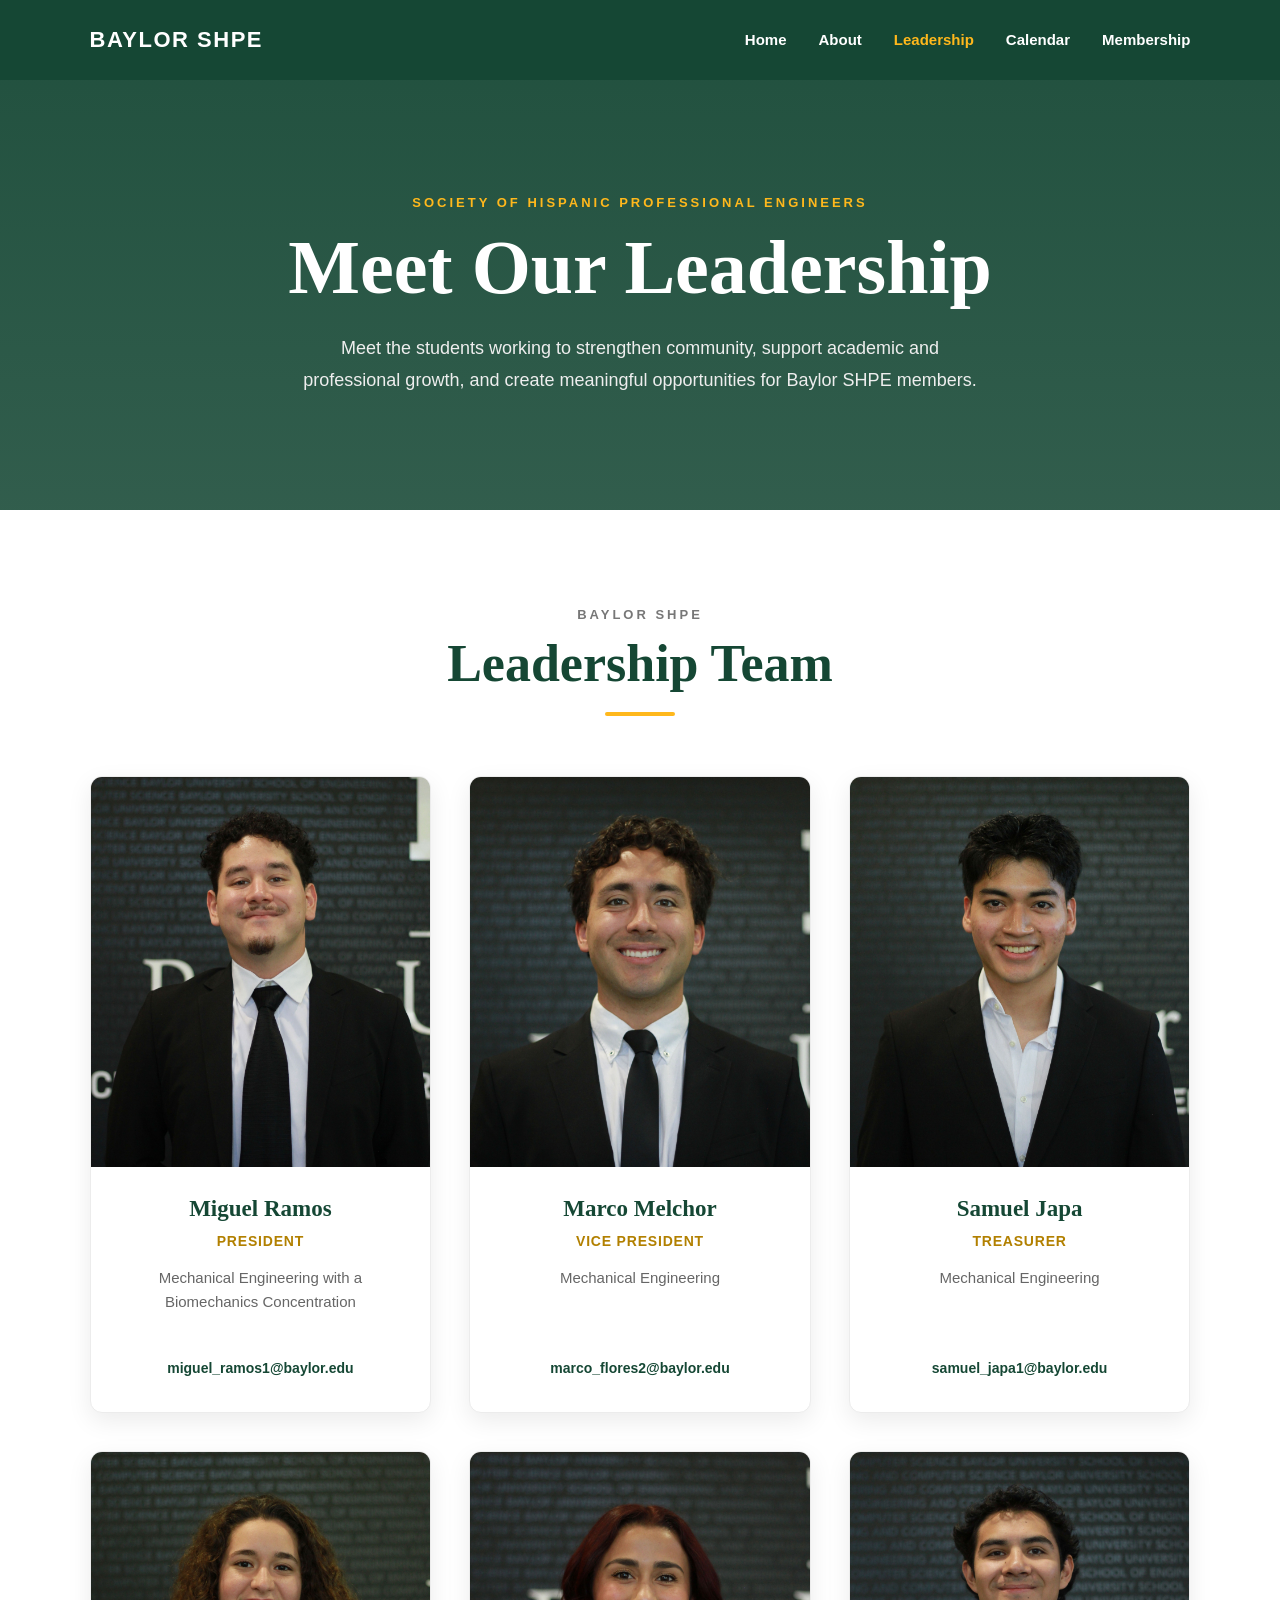
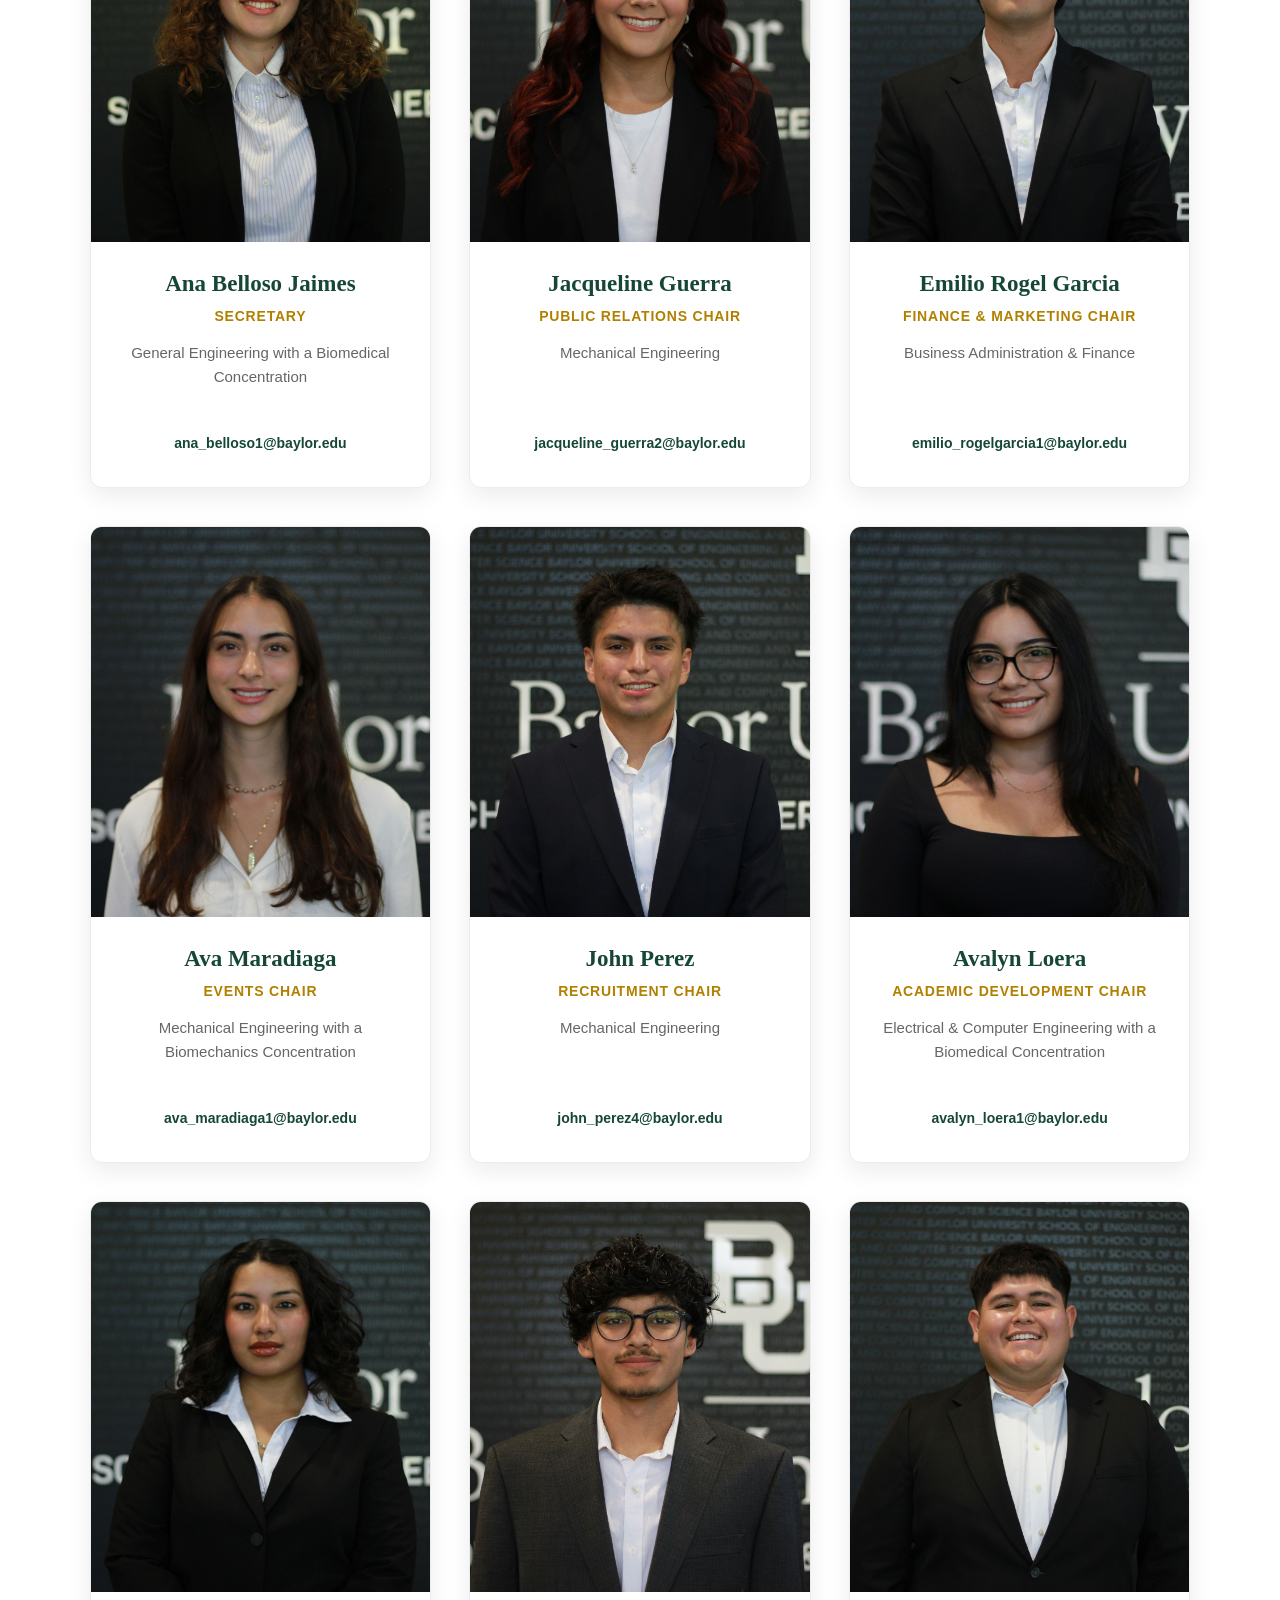
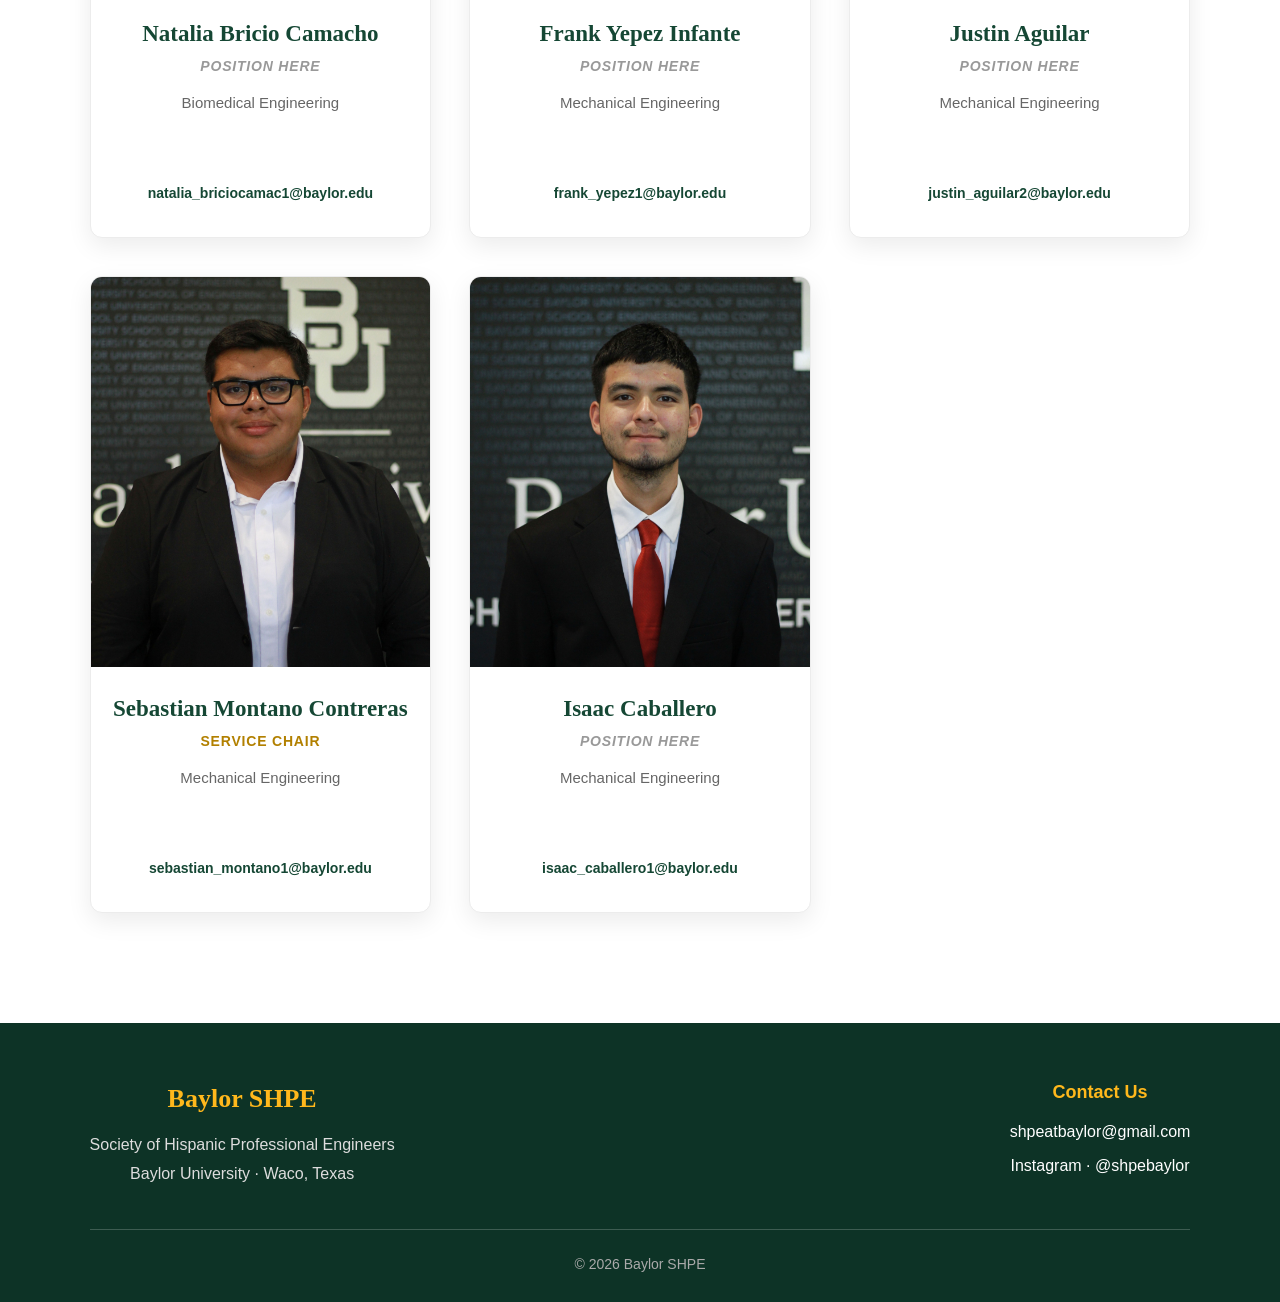
==== leadership.html @ 248bd375 "Add files via upload" ====
<!DOCTYPE html>
<html lang="en">

<head>
    <meta charset="UTF-8">
    <meta name="viewport" content="width=device-width, initial-scale=1.0">

    <title>Leadership | Baylor SHPE</title>

    <link rel="stylesheet" href="css/style.css">
</head>


<body>

    <!-- =========================
         NAVIGATION
    ========================== -->
    <header class="navbar">

        <div class="logo">
            <a href="index.html">BAYLOR SHPE</a>
        </div>

        <nav>
            <a href="index.html">Home</a>
            <a href="about.html">About</a>
            <a href="leadership.html" class="active">Leadership</a>
            <a href="calendar.html">Calendar</a>
            <a href="membership.html">Membership</a>
        </nav>

    </header>


    <!-- =========================
         HERO
    ========================== -->
    <section class="hero">

        <div class="hero-content">

            <p class="eyebrow">
                Society of Hispanic Professional Engineers
            </p>

            <h1>Meet Our Leadership</h1>

            <p class="hero-description">
                Meet the students working to strengthen community,
                support academic and professional growth, and create
                meaningful opportunities for Baylor SHPE members.
            </p>

        </div>

    </section>


    <!-- =========================
         EXECUTIVE BOARD
    ========================== -->
    <main>

        <section class="leadership-section">

            <div class="section-heading">

                <p class="section-label">
                    Baylor SHPE
                </p>

                <h2>Leadership Team</h2>

                <div class="gold-line"></div>

            </div>


            <div class="leadership-grid">


                <!-- MIGUEL -->
                <article class="leader-card">

                    <img
                        src="images/leadership/miguel.jpg"
                        alt="Miguel Ramos"
                        class="leader-photo"
                    >

                    <div class="leader-info">

                        <h3>Miguel Ramos</h3>

                        <p class="position">
                            President
                        </p>

                        <p class="major">
                            Mechanical Engineering with a
                            Biomechanics Concentration
                        </p>

                        <a
                            class="email-link"
                            href="mailto:miguel_ramos1@baylor.edu"
                        >
                            miguel_ramos1@baylor.edu
                        </a>

                    </div>

                </article>


                <!-- MARCO -->
                <article class="leader-card">

                    <img
                        src="images/leadership/marco.jpg"
                        alt="Marco Melchor"
                        class="leader-photo"
                    >

                    <div class="leader-info">

                        <h3>Marco Melchor</h3>

                        <p class="position">
                            Vice President
                        </p>

                        <p class="major">
                            Mechanical Engineering
                        </p>

                        <a
                            class="email-link"
                            href="mailto:marco_flores2@baylor.edu"
                        >
                            marco_flores2@baylor.edu
                        </a>

                    </div>

                </article>


                <!-- SAMUEL -->
                <article class="leader-card">

                    <img
                        src="images/leadership/samuel.jpg"
                        alt="Samuel Japa"
                        class="leader-photo"
                    >

                    <div class="leader-info">

                        <h3>Samuel Japa</h3>

                        <p class="position">
                            Treasurer
                        </p>

                        <p class="major">
                            Mechanical Engineering
                        </p>

                        <a
                            class="email-link"
                            href="mailto:samuel_japa1@baylor.edu"
                        >
                            samuel_japa1@baylor.edu
                        </a>

                    </div>

                </article>


                <!-- ANA -->
                <article class="leader-card">

                    <img
                        src="images/leadership/ana.jpg"
                        alt="Ana Belloso Jaimes"
                        class="leader-photo"
                    >

                    <div class="leader-info">

                        <h3>Ana Belloso Jaimes</h3>

                        <p class="position">
                            Secretary
                        </p>

                        <p class="major">
                            General Engineering with a
                            Biomedical Concentration
                        </p>

                        <a
                            class="email-link"
                            href="mailto:ana_belloso1@baylor.edu"
                        >
                            ana_belloso1@baylor.edu
                        </a>

                    </div>

                </article>


                                <!-- JACQUELINE -->
                <article class="leader-card">

                    <img
                        src="images/leadership/jackie.jpg"
                        alt="Jacqueline Guerra"
                        class="leader-photo"
                    >

                    <div class="leader-info">

                        <h3>Jacqueline Guerra</h3>

                        <p class="position">
                            Public Relations Chair
                        </p>

                        <p class="major">
                            Mechanical Engineering
                        </p>

                        <a
                            class="email-link"
                            href="mailto:jacqueline_guerra2@baylor.edu"
                        >
                            jacqueline_guerra2@baylor.edu
                        </a>

                    </div>

                </article>

                                <!-- EMILIO -->
                <article class="leader-card">

                    <img
                        src="images/leadership/emilio.jpg"
                        alt="Emilio Rogel Garcia"
                        class="leader-photo"
                    >

                    <div class="leader-info">

                        <h3>Emilio Rogel Garcia</h3>

                        <p class="position">
                            Finance &amp; Marketing Chair
                        </p>

                        <p class="major">
                            Business Administration &amp; Finance
                        </p>

                        <a
                            class="email-link"
                            href="mailto:emilio_rogelgarcia1@baylor.edu"
                        >
                            emilio_rogelgarcia1@baylor.edu
                        </a>

                    </div>

                </article>

                <!-- AVA -->
                <article class="leader-card">

                    <img
                        src="images/leadership/ava.jpg"
                        alt="Ava Maradiaga"
                        class="leader-photo"
                    >

                    <div class="leader-info">

                        <h3>Ava Maradiaga</h3>

                        <p class="position">
                            Events Chair
                        </p>

                        <p class="major">
                            Mechanical Engineering with a
                            Biomechanics Concentration
                        </p>

                        <a
                            class="email-link"
                            href="mailto:ava_maradiaga1@baylor.edu"
                        >
                            ava_maradiaga1@baylor.edu
                        </a>

                    </div>

                </article>


                                <!-- JOHN -->
                <article class="leader-card">

                    <img
                        src="images/leadership/john.jpg"
                        alt="John Perez"
                        class="leader-photo"
                    >

                    <div class="leader-info">

                        <h3>John Perez</h3>

                        <p class="position">
                            Recruitment Chair
                        </p>

                        <p class="major">
                            Mechanical Engineering
                        </p>

                        <a
                            class="email-link"
                            href="mailto:john_perez4@baylor.edu"
                        >
                            john_perez4@baylor.edu
                        </a>

                    </div>

                </article>


                <!-- AVALYN -->
                <article class="leader-card">

                    <img
                        src="images/leadership/avalyn.jpg"
                        alt="Avalyn Loera"
                        class="leader-photo avalyn-photo"
                    >

                    <div class="leader-info">

                        <h3>Avalyn Loera</h3>

                        <p class="position">
                            Academic Development Chair
                        </p>

                        <p class="major">
                            Electrical &amp; Computer Engineering
                            with a Biomedical Concentration
                        </p>

                        <a
                            class="email-link"
                            href="mailto:avalyn_loera1@baylor.edu"
                        >
                            avalyn_loera1@baylor.edu
                        </a>

                    </div>

                </article>

                <!-- NATALIA -->
                <article class="leader-card">

                    <img
                        src="images/leadership/natalia.jpg"
                        alt="Natalia Bricio Camacho"
                        class="leader-photo"
                    >

                    <div class="leader-info">

                        <h3>Natalia Bricio Camacho</h3>

                        <p class="position missing-position">
                            POSITION HERE
                        </p>

                        <p class="major">
                            Biomedical Engineering
                        </p>

                        <a
                            class="email-link"
                            href="mailto:natalia_briciocamac1@baylor.edu"
                        >
                            natalia_briciocamac1@baylor.edu
                        </a>

                    </div>

                </article>


                <!-- FRANK -->
                <article class="leader-card">

                    <img
                        src="images/leadership/frank.jpg"
                        alt="Frank Yepez Infante"
                        class="leader-photo"
                    >

                    <div class="leader-info">

                        <h3>Frank Yepez Infante</h3>

                        <p class="position missing-position">
                            POSITION HERE
                        </p>

                        <p class="major">
                            Mechanical Engineering
                        </p>

                        <a
                            class="email-link"
                            href="mailto:frank_yepez1@baylor.edu"
                        >
                            frank_yepez1@baylor.edu
                        </a>

                    </div>

                </article>


                <!-- JUSTIN -->
                <article class="leader-card">

                    <img
                        src="images/leadership/justin.jpg"
                        alt="Justin Aguilar"
                        class="leader-photo"
                    >

                    <div class="leader-info">

                        <h3>Justin Aguilar</h3>

                        <p class="position missing-position">
                            POSITION HERE
                        </p>

                        <p class="major">
                            Mechanical Engineering
                        </p>

                        <a
                            class="email-link"
                            href="mailto:justin_aguilar2@baylor.edu"
                        >
                            justin_aguilar2@baylor.edu
                        </a>

                    </div>

                </article>


                <!-- SEBASTIAN -->
                <article class="leader-card">

                    <img
                        src="images/leadership/sebastian.jpg"
                        alt="Sebastian Montano Contreras"
                        class="leader-photo"
                    >

                    <div class="leader-info">

                        <h3>Sebastian Montano Contreras</h3>

                        <p class="position">
                            Service Chair
                        </p>

                        <p class="major">
                            Mechanical Engineering
                        </p>

                        <a
                            class="email-link"
                            href="mailto:sebastian_montano1@baylor.edu"
                        >
                            sebastian_montano1@baylor.edu
                        </a>

                    </div>

                </article>


                <!-- ISAAC -->
                <article class="leader-card">

                    <img
                        src="images/leadership/isaac.jpg"
                        alt="Isaac Caballero"
                        class="leader-photo"
                    >

                    <div class="leader-info">

                        <h3>Isaac Caballero</h3>

                        <p class="position missing-position">
                            POSITION HERE
                        </p>

                        <p class="major">
                            Mechanical Engineering
                        </p>

                        <a
                            class="email-link"
                            href="mailto:isaac_caballero1@baylor.edu"
                        >
                            isaac_caballero1@baylor.edu
                        </a>

                    </div>

                </article>


            </div>

        </section>

    </main>


    <!-- =========================
         FOOTER
    ========================== -->
<footer>

    <div class="footer-content">

        <div class="footer-info">

            <h3>Baylor SHPE</h3>

            <p>
                Society of Hispanic Professional Engineers
                <br>
                Baylor University · Waco, Texas
            </p>

        </div>


        <div class="footer-contact">

            <h4>Contact Us</h4>

            <a href="mailto:shpeatbaylor@gmail.com">
                shpeatbaylor@gmail.com
            </a>

            <a
                href="https://www.instagram.com/shpebaylor/"
                target="_blank"
            >
                Instagram · @shpebaylor
            </a>

        </div>

    </div>


    <div class="footer-bottom">

        <p>
            © 2026 Baylor SHPE
        </p>

    </div>

</footer>


</body>

</html>
---- css/style.css ----
/* =========================================
   RESET
========================================= */

* {
    margin: 0;
    padding: 0;
    box-sizing: border-box;
}

html {
    scroll-behavior: smooth;
}

body {
    font-family: Avenir, "Helvetica Neue", Helvetica, Arial, sans-serif;
    background-color: #ffffff;
    color: #222222;
    line-height: 1.6;
}

h1,
h2,
h3 {
    font-family: Georgia, "Times New Roman", serif;
}

a {
    text-decoration: none;
}


/* =========================================
   NAVIGATION
========================================= */

.navbar {
    min-height: 80px;

    display: flex;
    justify-content: space-between;
    align-items: center;

    padding: 0 7%;

    background-color: #154734;

    position: sticky;
    top: 0;
    z-index: 1000;
}

.logo a {
    color: #ffffff;

    font-size: 22px;
    font-weight: 800;

    letter-spacing: 1.5px;
}

nav {
    display: flex;
    align-items: center;

    gap: 32px;
}

nav a {
    color: #ffffff;

    font-size: 15px;
    font-weight: 600;

    transition: color 0.2s ease;
}

nav a:hover,
nav a.active {
    color: #FFB81C;
}


/* =========================================
   HERO
========================================= */

.hero {
    min-height: 430px;

    display: flex;
    justify-content: center;
    align-items: center;

    padding: 70px 20px;

    text-align: center;

    background:
        linear-gradient(
            rgba(21, 71, 52, 0.94),
            rgba(21, 71, 52, 0.88)
        );
}

.hero-content {
    max-width: 850px;
}

.eyebrow {
    margin-bottom: 14px;

    color: #FFB81C;

    font-size: 13px;
    font-weight: 800;

    letter-spacing: 3px;
    text-transform: uppercase;
}

.hero h1 {
    color: #ffffff;

    font-size: clamp(46px, 7vw, 76px);

    line-height: 1.05;

    margin-bottom: 24px;
}

.hero-description {
    max-width: 700px;

    margin: 0 auto;

    color: #eeeeee;

    font-size: 18px;
    line-height: 1.8;
}


/* =========================================
   LEADERSHIP SECTION
========================================= */

.leadership-section {
    padding: 95px 7% 110px;
}

.section-heading {
    text-align: center;

    margin-bottom: 60px;
}

.section-label {
    color: #777777;

    font-size: 13px;
    font-weight: 800;

    letter-spacing: 3px;
    text-transform: uppercase;

    margin-bottom: 8px;
}

.section-heading h2 {
    color: #154734;

    font-size: clamp(36px, 5vw, 52px);

    line-height: 1.15;
}

.gold-line {
    width: 70px;
    height: 4px;

    margin: 18px auto 0;

    background-color: #FFB81C;

    border-radius: 10px;
}


/* =========================================
   LEADERSHIP GRID
========================================= */

.leadership-grid {
    max-width: 1250px;

    margin: 0 auto;

    display: grid;

    grid-template-columns:
        repeat(3, minmax(0, 1fr));

    gap: 38px;
}


/* =========================================
   LEADER CARDS
========================================= */

.leader-card {
    overflow: hidden;

    background-color: #ffffff;

    border: 1px solid #ececec;

    border-radius: 12px;

    box-shadow:
        0 8px 24px rgba(0, 0, 0, 0.08);

    transition:
        transform 0.25s ease,
        box-shadow 0.25s ease;
}

.leader-card:hover {
    transform: translateY(-7px);

    box-shadow:
        0 16px 34px rgba(0, 0, 0, 0.13);
}


/* =========================================
   LEADER PHOTOS
========================================= */

.leader-photo {
    display: block;

    width: 100%;
    height: 390px;

    object-fit: cover;
    object-position: center top;

    background-color: #f0f0f0;
}


/* =========================================
   LEADER INFORMATION
========================================= */

.leader-info {
    min-height: 245px;

    display: flex;
    flex-direction: column;
    align-items: center;

    padding: 28px 22px 30px;

    text-align: center;
}

.leader-info h3 {
    color: #154734;

    font-size: 23px;
    line-height: 1.25;

    margin-bottom: 7px;
}

.position {
    min-height: 24px;

    color: #B28000;

    font-size: 14px;
    font-weight: 800;

    letter-spacing: 0.8px;
    text-transform: uppercase;

    margin-bottom: 12px;
}

.major {
    color: #666666;

    font-size: 15px;

    line-height: 1.6;

    margin-bottom: 20px;
}

.email-link {
    margin-top: auto;

    color: #154734;

    font-size: 14px;
    font-weight: 700;

    overflow-wrap: anywhere;

    border-bottom: 2px solid transparent;

    transition:
        color 0.2s ease,
        border-color 0.2s ease;
}

.email-link:hover {
    color: #9C7200;

    border-color: #FFB81C;
}


/* =========================================
   TEMPORARY POSITION PLACEHOLDERS
========================================= */

.missing-position {
    color: #999999;

    font-style: italic;
}


/* =========================================
   FOOTER
========================================= */

footer {
    padding: 60px 20px;

    background-color: #0b3325;

    color: #ffffff;

    text-align: center;
}

footer h3 {
    color: #FFB81C;

    font-size: 24px;

    margin-bottom: 14px;
}

footer p {
    color: #dddddd;

    line-height: 1.8;
}

.copyright {
    margin-top: 25px;

    color: #a8a8a8;

    font-size: 13px;
}


/* =========================================
   TABLET
========================================= */

@media (max-width: 1000px) {

    .leadership-grid {
        grid-template-columns:
            repeat(2, minmax(0, 1fr));
    }

}


/* =========================================
   MOBILE
========================================= */

@media (max-width: 700px) {

    .navbar {
        flex-direction: column;

        padding: 20px;
    }

    nav {
        flex-wrap: wrap;
        justify-content: center;

        gap: 15px 20px;

        margin-top: 16px;
    }

    .hero {
        min-height: 360px;
    }

    .leadership-section {
        padding:
            70px 7%
            80px;
    }

    .leadership-grid {
        grid-template-columns: 1fr;

        max-width: 420px;
    }

    .leader-photo {
        height: 430px;
    }

}

/* =========================================
   HOME PAGE HERO
========================================= */

.home-hero {
    min-height: 650px;

    position: relative;

    display: flex;
    align-items: center;
    justify-content: center;

    text-align: center;

    background-image: url("../images/homepage/hero.jpg");
    background-size: cover;
    background-position: center;
}

.home-hero-overlay {
    position: absolute;
    inset: 0;

    background:
        linear-gradient(
            rgba(8, 40, 29, 0.72),
            rgba(8, 40, 29, 0.72)
        );
}

.home-hero-content {
    position: relative;
    z-index: 2;

    max-width: 850px;

    padding: 40px 25px;
}

.home-eyebrow {
    color: #FFB81C;

    font-size: 14px;
    font-weight: 800;

    letter-spacing: 3px;
    text-transform: uppercase;

    margin-bottom: 16px;
}

.home-hero h1 {
    color: #ffffff;

    font-size: clamp(58px, 9vw, 95px);

    line-height: 1;

    margin-bottom: 24px;
}

.home-tagline {
    max-width: 720px;

    margin: 0 auto 34px;

    color: #f2f2f2;

    font-size: 20px;
    line-height: 1.7;
}


/* =========================================
   BUTTONS
========================================= */

.hero-buttons {
    display: flex;
    justify-content: center;
    flex-wrap: wrap;

    gap: 16px;
}

.button {
    display: inline-block;

    padding: 14px 26px;

    border-radius: 6px;

    font-size: 15px;
    font-weight: 800;

    transition:
        transform 0.2s ease,
        background-color 0.2s ease,
        color 0.2s ease;
}

.button:hover {
    transform: translateY(-2px);
}

.button-gold {
    background-color: #FFB81C;
    color: #154734;
}

.button-gold:hover {
    background-color: #ffd166;
}

.button-outline {
    border: 2px solid #ffffff;

    color: #ffffff;
}

.button-outline:hover {
    background-color: #ffffff;

    color: #154734;
}

.button-green {
    background-color: #154734;

    color: #ffffff;
}

.button-green:hover {
    background-color: #0e3527;
}


/* =========================================
   HOME INTRO SECTION
========================================= */

.home-section {
    padding: 100px 7%;

    background-color: #ffffff;
}

.home-section-content {
    max-width: 850px;

    margin: 0 auto;

    text-align: center;
}

.home-section-content h2 {
    color: #154734;

    font-size: clamp(38px, 5vw, 54px);
}

.section-description {
    margin-top: 30px;

    color: #555555;

    font-size: 18px;
    line-height: 1.9;
}


/* =========================================
   WHAT WE DO
========================================= */

.what-we-do {
    padding: 100px 7%;

    background-color: #f6f6f3;
}

.feature-grid {
    max-width: 1200px;

    margin: 0 auto;

    display: grid;

    grid-template-columns:
        repeat(4, minmax(0, 1fr));

    gap: 28px;
}

.feature-card {
    padding: 38px 30px;

    background-color: #ffffff;

    border-top: 5px solid #FFB81C;

    box-shadow:
        0 8px 24px rgba(0, 0, 0, 0.07);

    border-radius: 8px;
}

.feature-card h3 {
    color: #154734;

    font-size: 22px;

    margin-bottom: 14px;
}

.feature-card p {
    color: #666666;

    line-height: 1.7;
}


/* =========================================
   LEADERSHIP PREVIEW
========================================= */

.leadership-preview {
    padding: 100px 7%;

    background-color: #154734;

    color: #ffffff;

    text-align: center;
}

.leadership-preview-content {
    max-width: 750px;

    margin: 0 auto;
}

.leadership-preview .section-label {
    color: #FFB81C;
}

.leadership-preview h2 {
    font-size: clamp(38px, 5vw, 52px);

    margin-bottom: 20px;
}

.leadership-preview p {
    margin-bottom: 30px;

    color: #eeeeee;

    font-size: 18px;
    line-height: 1.8;
}


/* =========================================
   JOIN SECTION
========================================= */

.join-section {
    padding: 90px 7%;

    background-color: #f4efe5;

    text-align: center;
}

.join-content {
    max-width: 700px;

    margin: 0 auto;
}

.join-content h2 {
    color: #154734;

    font-size: clamp(36px, 5vw, 50px);

    margin-bottom: 18px;
}

.join-content p {
    margin-bottom: 28px;

    color: #555555;

    font-size: 18px;
    line-height: 1.8;
}


/* =========================================
   HOME RESPONSIVE
========================================= */

@media (max-width: 1000px) {

    .feature-grid {
        grid-template-columns:
            repeat(2, minmax(0, 1fr));
    }

}


@media (max-width: 650px) {

    .home-hero {
        min-height: 560px;
    }

    .feature-grid {
        grid-template-columns: 1fr;
    }

    .hero-buttons {
        flex-direction: column;
        align-items: center;
    }

    .button {
        width: 210px;
    }

}

/* =========================================
   ABOUT PAGE
========================================= */


/* ABOUT HERO */

.about-hero {
    min-height: 420px;

    display: flex;
    justify-content: center;
    align-items: center;

    padding: 70px 7%;

    background-color: #154734;

    text-align: center;
}

.about-hero-content {
    max-width: 850px;
}

.about-hero h1 {
    color: #ffffff;

    font-size: clamp(48px, 7vw, 76px);

    margin-bottom: 18px;
}

.about-hero-content > p:last-child {
    color: #eeeeee;

    font-size: 19px;
}


/* =========================================
   ABOUT INTRO
========================================= */

.about-intro {
    max-width: 1250px;

    margin: 0 auto;

    padding: 110px 7%;

    display: grid;

    grid-template-columns: 1fr 1fr;

    gap: 75px;

    align-items: center;
}

.about-intro-text h2 {
    color: #154734;

    font-size: clamp(40px, 5vw, 56px);

    margin-bottom: 12px;
}

.about-gold-line {
    width: 65px;
    height: 4px;

    background-color: #FFB81C;

    margin: 15px 0 28px;

    border-radius: 10px;
}

.about-intro-text > p:not(.section-label) {
    color: #555555;

    font-size: 17px;

    line-height: 1.9;

    margin-bottom: 22px;
}

.about-intro-image img {
    display: block;

    width: 100%;
    height: auto;

    object-fit: contain;

    border-radius: 8px;

    box-shadow:
        15px 15px 0 #FFB81C;
}


/* =========================================
   MISSION
========================================= */

.mission-section {
    padding: 100px 7%;

    background-color: #f5f3ee;

    text-align: center;
}

.mission-content {
    max-width: 850px;

    margin: 0 auto;
}

.mission-content h2 {
    color: #154734;

    font-size: clamp(40px, 5vw, 54px);
}

.center-line {
    margin-left: auto;
    margin-right: auto;
}

.mission-content > p:last-child {
    margin-top: 25px;

    color: #555555;

    font-family: Georgia, "Times New Roman", serif;

    font-size: 23px;

    line-height: 1.8;
}


/* =========================================
   VALUES
========================================= */

.values-section {
    padding: 105px 7%;

    background-color: #ffffff;
}

.values-grid {
    max-width: 1200px;

    margin: 0 auto;

    display: grid;

    grid-template-columns:
        repeat(4, minmax(0, 1fr));

    gap: 28px;
}

.value-card {
    padding: 35px 28px;

    border-top: 4px solid #FFB81C;

    background-color: #ffffff;

    box-shadow:
        0 8px 25px rgba(0, 0, 0, 0.08);
}

.value-number {
    color: #FFB81C;

    font-family: Georgia, "Times New Roman", serif;

    font-size: 40px;
    font-weight: 700;

    margin-bottom: 15px;
}

.value-card h3 {
    color: #154734;

    font-size: 22px;

    margin-bottom: 14px;
}

.value-card p {
    color: #666666;

    line-height: 1.7;
}


/* =========================================
   ABOUT JOIN SECTION
========================================= */

.about-join {
    padding: 105px 7%;

    background-color: #154734;

    text-align: center;
}

.about-join-content {
    max-width: 750px;

    margin: 0 auto;
}

.about-join h2 {
    color: #ffffff;

    font-size: clamp(40px, 6vw, 58px);

    margin-bottom: 20px;
}

.about-join-content > p:not(.eyebrow) {
    color: #eeeeee;

    font-size: 18px;

    line-height: 1.8;

    margin-bottom: 32px;
}


/* =========================================
   ABOUT RESPONSIVE
========================================= */

@media (max-width: 900px) {

    .about-intro {
        grid-template-columns: 1fr;

        gap: 50px;
    }

    .about-intro-image {
        max-width: 600px;

        margin: 0 auto;
    }

    .values-grid {
        grid-template-columns:
            repeat(2, minmax(0, 1fr));
    }

}


@media (max-width: 600px) {

    .about-intro {
        padding-top: 75px;
        padding-bottom: 75px;
    }

    .about-intro-image img {
        height: 400px;
    }

    .values-grid {
        grid-template-columns: 1fr;
    }

}

/* =========================================
   CALENDAR PAGE
========================================= */

.calendar-hero {
    min-height: 380px;

    display: flex;
    align-items: center;
    justify-content: center;

    padding: 70px 7%;

    background-color: #154734;

    text-align: center;
}

.calendar-hero-content {
    max-width: 800px;

    margin: 0 auto;
}

.calendar-hero .eyebrow {
    color: #FFB81C;
}

.calendar-hero h1 {
    color: #ffffff;

    font-size: clamp(48px, 7vw, 75px);

    margin-bottom: 18px;
}

.calendar-hero-content > p:last-child {
    color: #eeeeee;

    font-size: 18px;
    line-height: 1.7;
}


/* CALENDAR AREA */

.calendar-section {
    padding: 100px 7%;

    background-color: #ffffff;
}

.calendar-container {
    width: 100%;
    max-width: 1100px;

    margin: 0 auto;

    overflow: hidden;

    border-radius: 10px;

    box-shadow:
        0 8px 30px rgba(0, 0, 0, 0.10);
}

.calendar-container iframe {
    display: block;

    width: 100%;
    height: 700px;

    border: none;
}


/* MOBILE */

@media (max-width: 700px) {

    .calendar-container iframe {
        height: 600px;
    }

}


/* =========================================
   MEMBERSHIP PAGE
========================================= */

.membership-hero {
    min-height: 420px;

    display: flex;
    align-items: center;
    justify-content: center;

    padding: 70px 7%;

    background-color: #154734;

    text-align: center;
}

.membership-hero-content {
    max-width: 800px;

    margin: 0 auto;
}

.membership-hero .eyebrow {
    color: #FFB81C;
}

.membership-hero h1 {
    color: #ffffff;

    font-size: clamp(48px, 7vw, 76px);

    margin-bottom: 18px;
}

.membership-hero-content > p:last-child {
    color: #eeeeee;

    font-size: 19px;
    line-height: 1.7;
}


/* MEMBERSHIP STEPS */

.membership-section {
    padding: 100px 7% 120px;

    background-color: #f7f7f4;
}

.membership-steps {
    max-width: 950px;

    margin: 0 auto;

    display: flex;
    flex-direction: column;

    gap: 28px;
}

.membership-step {
    display: grid;

    grid-template-columns: 100px 1fr;

    gap: 30px;

    padding: 40px;

    background-color: #ffffff;

    border-radius: 8px;

    box-shadow:
        0 7px 25px rgba(0, 0, 0, 0.07);

    border-left: 5px solid #FFB81C;
}

.step-number {
    color: #FFB81C;

    font-family: Georgia, "Times New Roman", serif;

    font-size: 52px;
    font-weight: 700;

    line-height: 1;
}

.step-content h3 {
    color: #154734;

    font-size: 27px;

    margin-bottom: 12px;
}

.step-content p {
    max-width: 700px;

    color: #5c5c5c;

    font-size: 17px;
    line-height: 1.8;

    margin-bottom: 18px;
}


/* VENMO */

.payment-info {
    display: inline-flex;

    align-items: center;

    gap: 15px;

    margin-top: 5px;

    padding: 13px 20px;

    background-color: #f5f3ee;

    border-radius: 6px;
}

.payment-info span {
    color: #777777;

    font-size: 14px;

    text-transform: uppercase;

    letter-spacing: 1px;
}

.payment-info strong {
    color: #154734;

    font-size: 18px;
}


/* INSTAGRAM */

.instagram-handle {
    display: inline-block;

    padding: 13px 20px;

    background-color: #f5f3ee;

    color: #154734;

    border-radius: 6px;

    font-weight: 800;

    font-size: 18px;
}


/* COMPLETION SECTION */

.membership-complete {
    padding: 105px 7%;

    background-color: #154734;

    text-align: center;
}

.membership-complete-content {
    max-width: 750px;

    margin: 0 auto;
}

.membership-complete .eyebrow {
    color: #FFB81C;
}

.membership-complete h2 {
    color: #ffffff;

    font-size: clamp(40px, 6vw, 58px);

    margin-bottom: 20px;
}

.membership-complete-content > p:not(.eyebrow) {
    color: #eeeeee;

    font-size: 18px;

    line-height: 1.8;

    margin-bottom: 30px;
}


/* MOBILE */

@media (max-width: 650px) {

    .membership-step {
        grid-template-columns: 1fr;

        gap: 15px;

        padding: 30px 25px;
    }

    .step-number {
        font-size: 42px;
    }

}

/* =========================================
   FOOTER
========================================= */

footer {
    padding: 55px 7% 25px;

    background-color: #0d3326;

    color: #ffffff;
}

.footer-content {
    max-width: 1200px;

    margin: 0 auto 40px;

    display: flex;
    justify-content: space-between;
    align-items: flex-start;

    gap: 50px;
}

.footer-info h3 {
    color: #FFB81C;

    font-size: 26px;

    margin-bottom: 12px;
}

.footer-info p {
    color: #dddddd;

    line-height: 1.8;
}

.footer-contact {
    display: flex;
    flex-direction: column;

    gap: 8px;
}

.footer-contact h4 {
    color: #FFB81C;

    font-size: 18px;

    margin-bottom: 5px;
}

.footer-contact a {
    color: #ffffff;

    text-decoration: none;

    transition: color 0.2s ease;
}

.footer-contact a:hover {
    color: #FFB81C;
}

.footer-bottom {
    max-width: 1200px;

    margin: 0 auto;

    padding-top: 22px;

    border-top: 1px solid rgba(255, 255, 255, 0.2);

    text-align: center;
}

.footer-bottom p {
    color: #aaaaaa;

    font-size: 14px;
}


/* MOBILE FOOTER */

@media (max-width: 650px) {

    .footer-content {
        flex-direction: column;

        gap: 30px;
    }

}
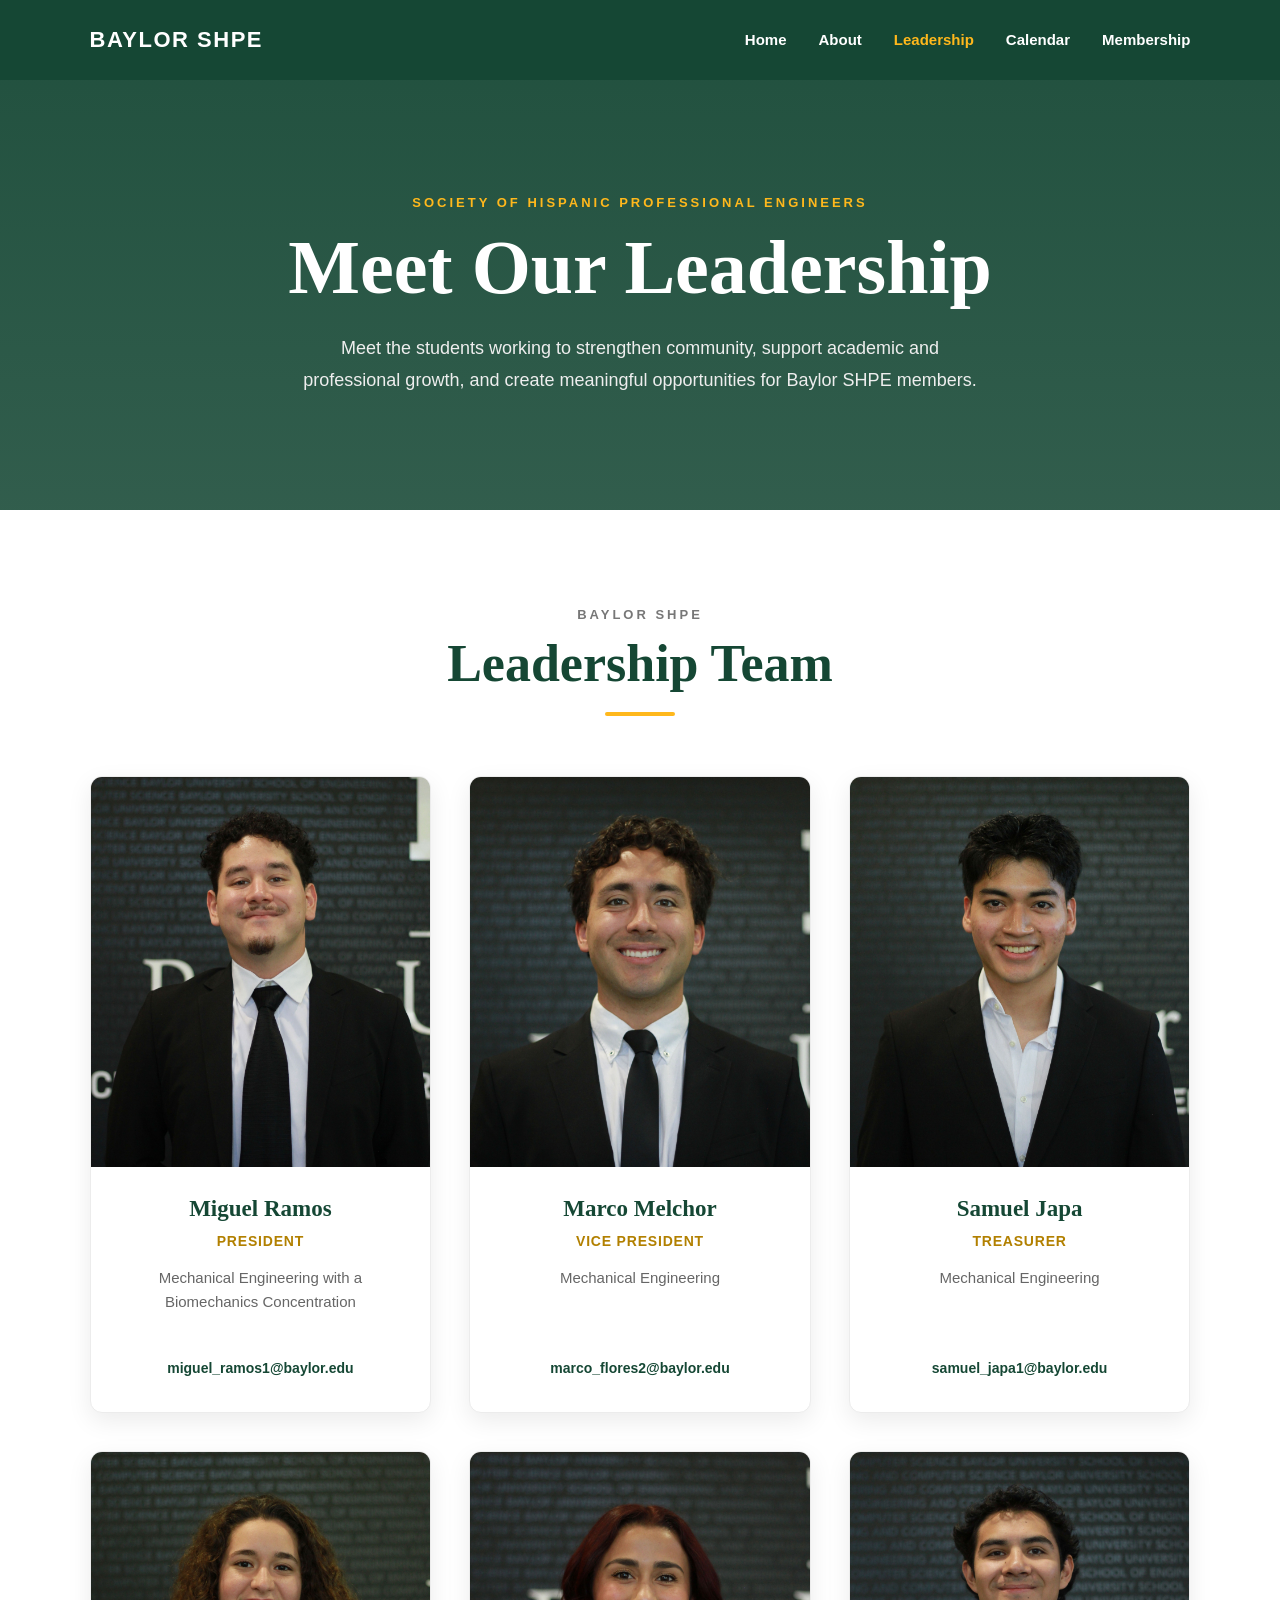
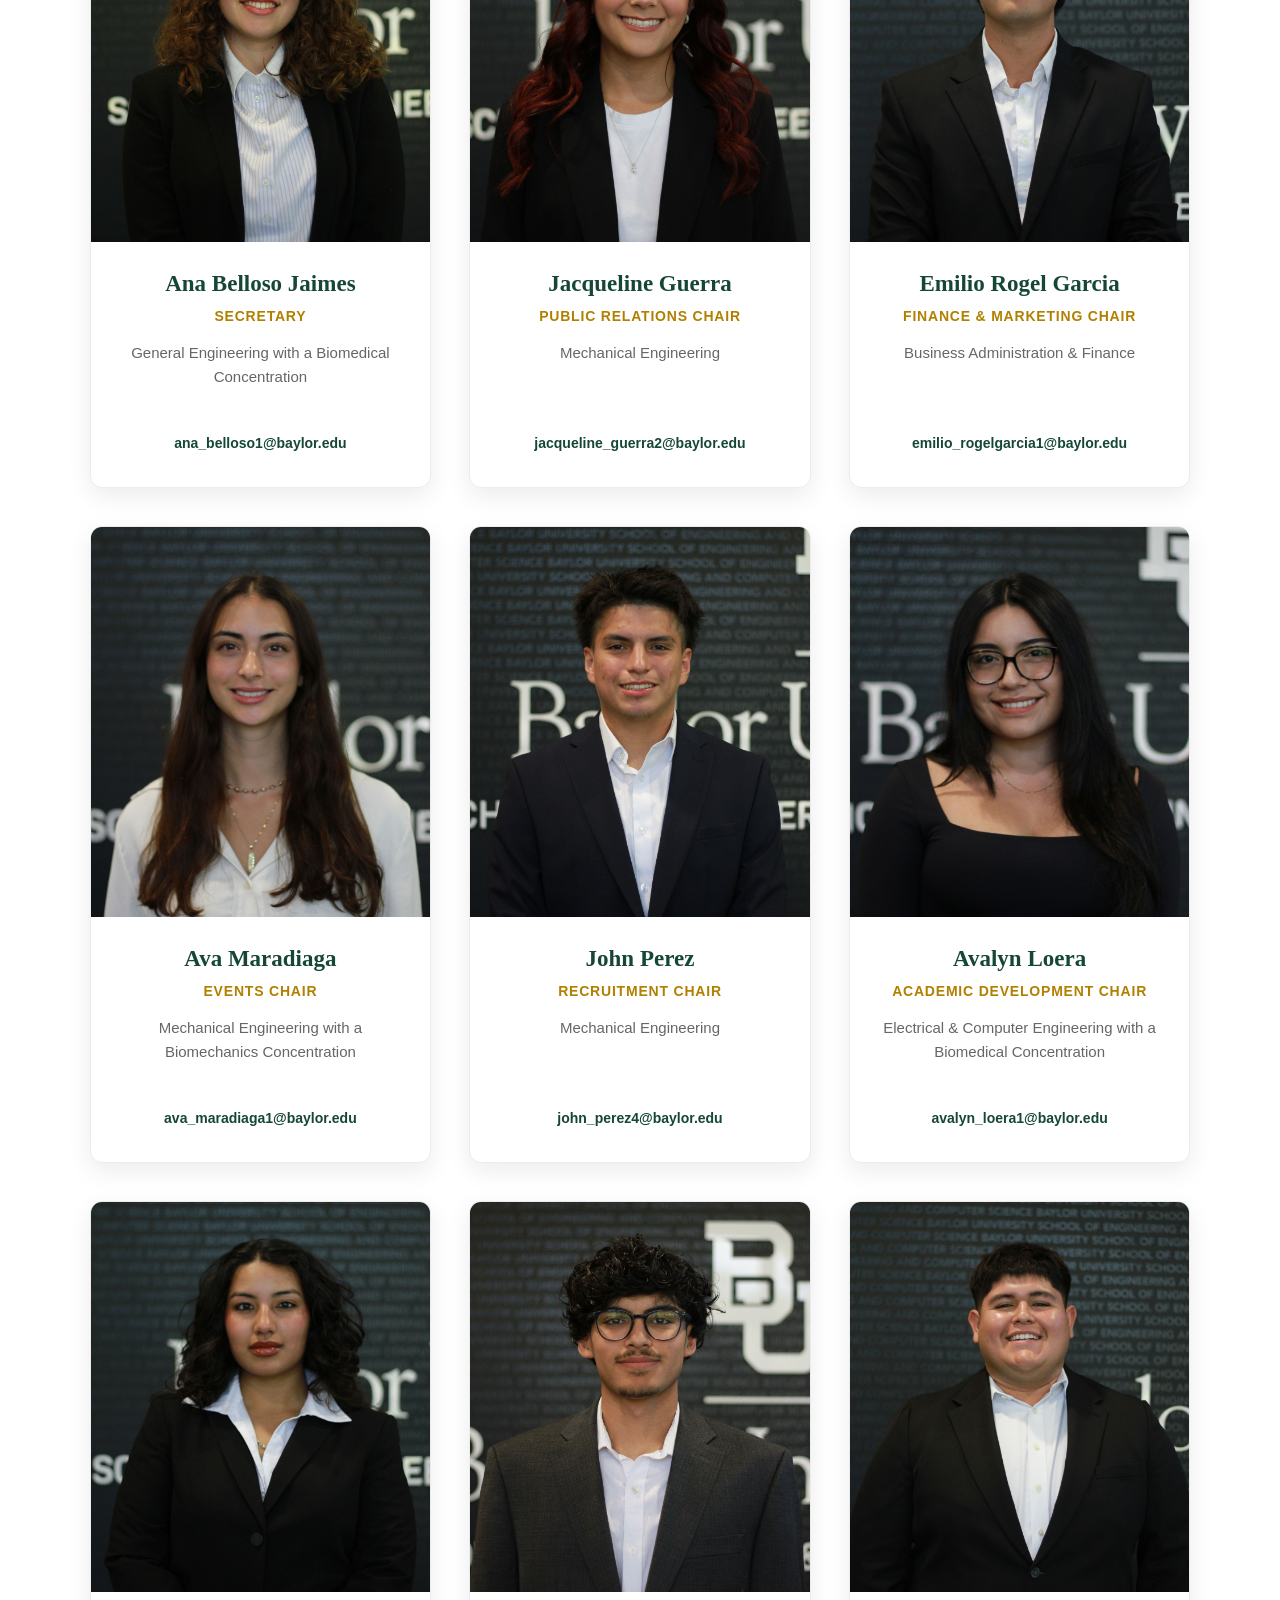
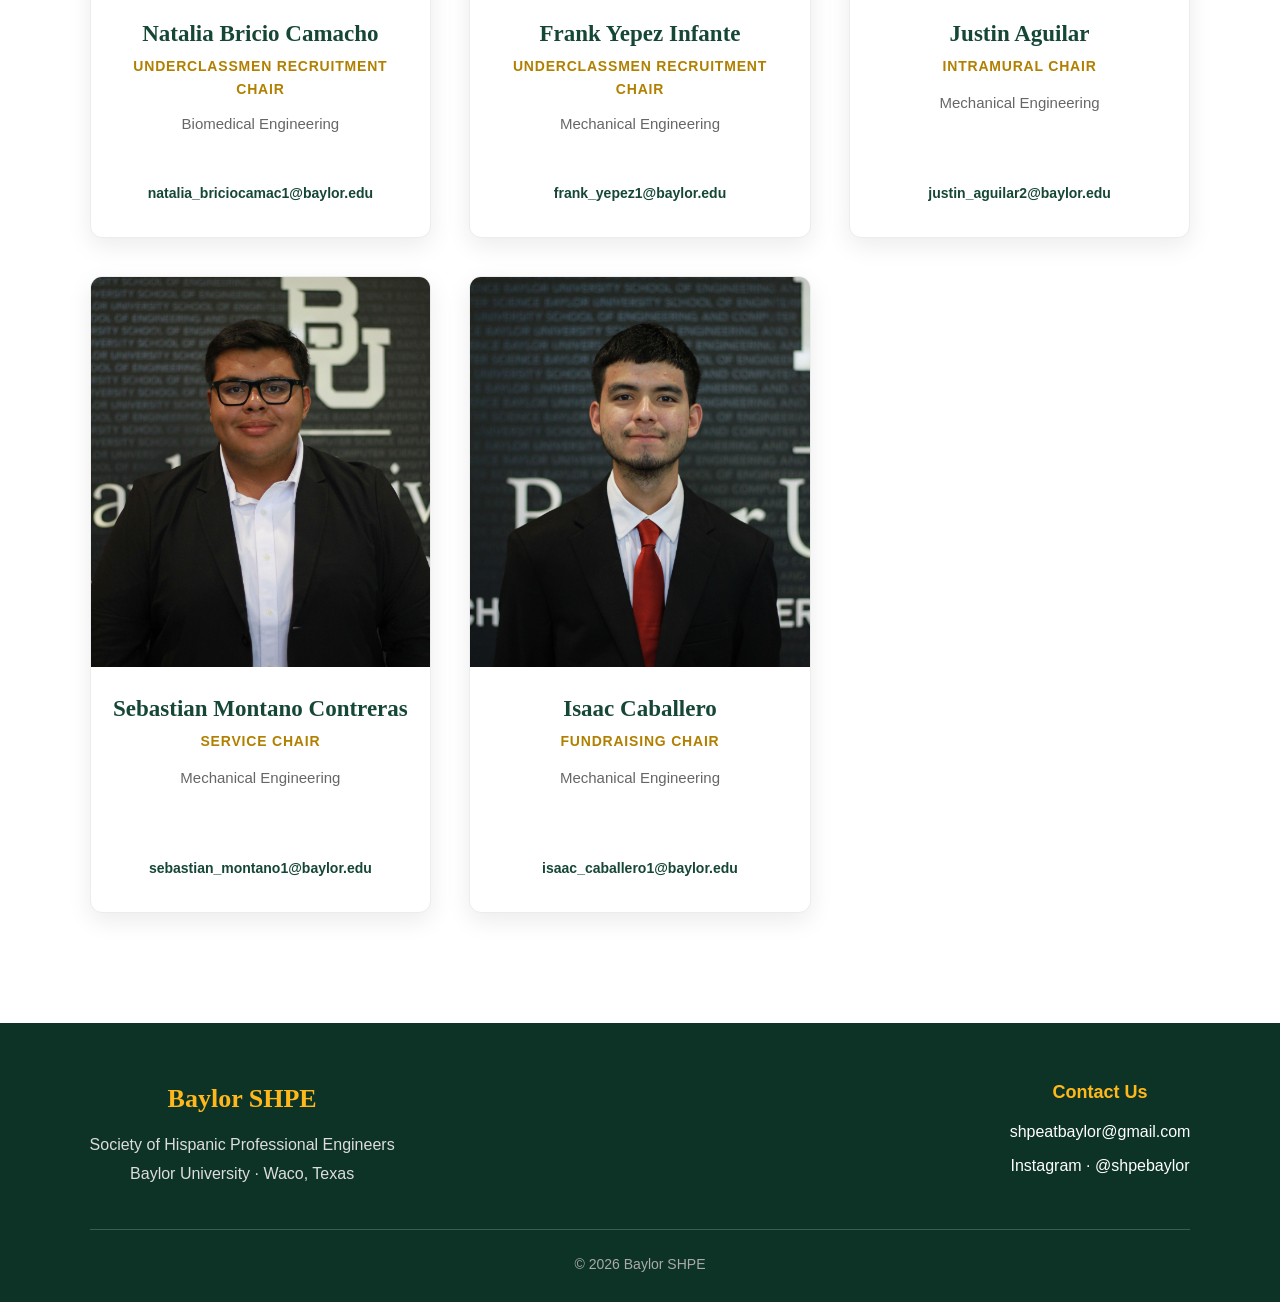
==== commit 6d1e58b8: "leadership.html" ====
--- a/leadership.html
+++ b/leadership.html
@@ -391,8 +391,8 @@
 
                         <h3>Natalia Bricio Camacho</h3>
 
-                        <p class="position missing-position">
-                            POSITION HERE
+                        <p class="position">
+                            Underclassmen Recruitment Chair
                         </p>
 
                         <p class="major">
@@ -424,8 +424,8 @@
 
                         <h3>Frank Yepez Infante</h3>
 
-                        <p class="position missing-position">
-                            POSITION HERE
+                        <p class="position">
+                            Underclassmen Recruitment Chair
                         </p>
 
                         <p class="major">
@@ -457,8 +457,8 @@
 
                         <h3>Justin Aguilar</h3>
 
-                        <p class="position missing-position">
-                            POSITION HERE
+                        <p class="position">
+                            Intramural Chair
                         </p>
 
                         <p class="major">
@@ -523,8 +523,8 @@
 
                         <h3>Isaac Caballero</h3>
 
-                        <p class="position missing-position">
-                            POSITION HERE
+                        <p class="position">
+                            Fundraising Chair
                         </p>
 
                         <p class="major">
@@ -603,4 +603,4 @@
 
 </body>
 
-</html>+</html>
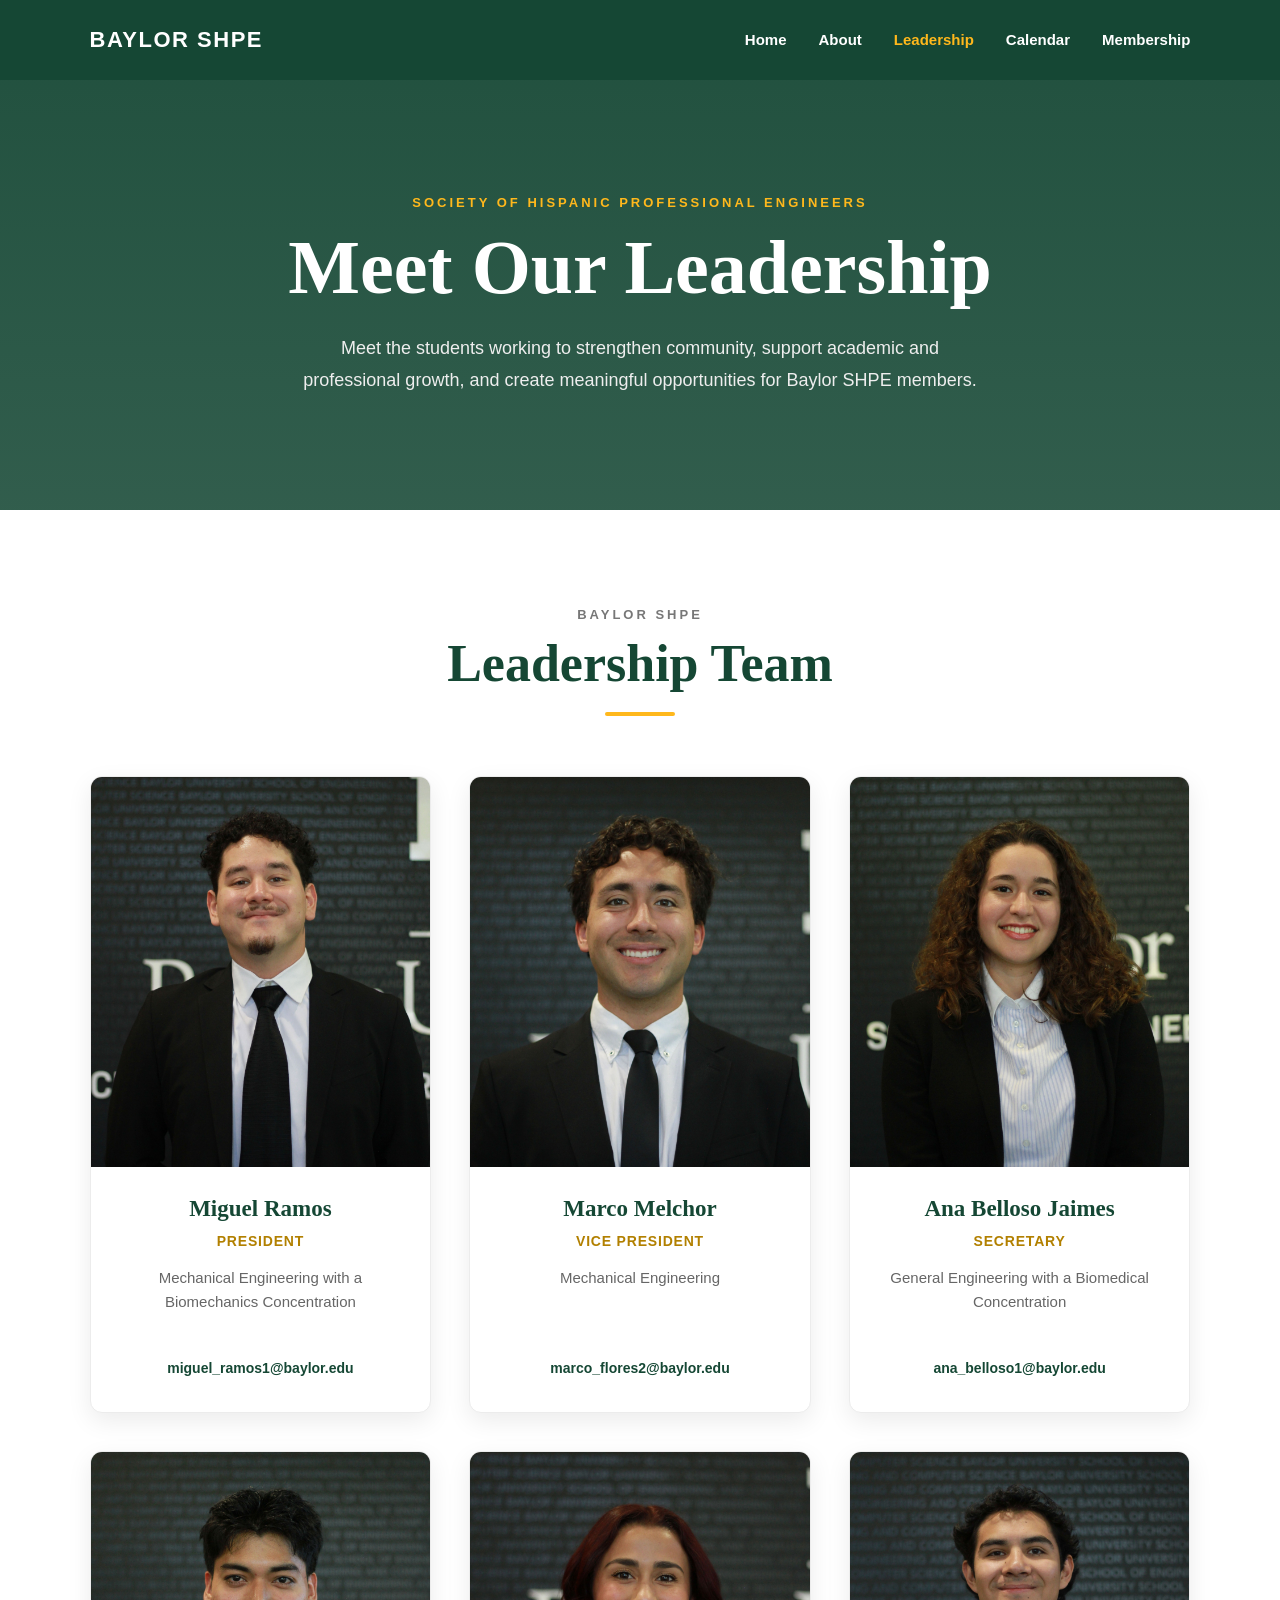
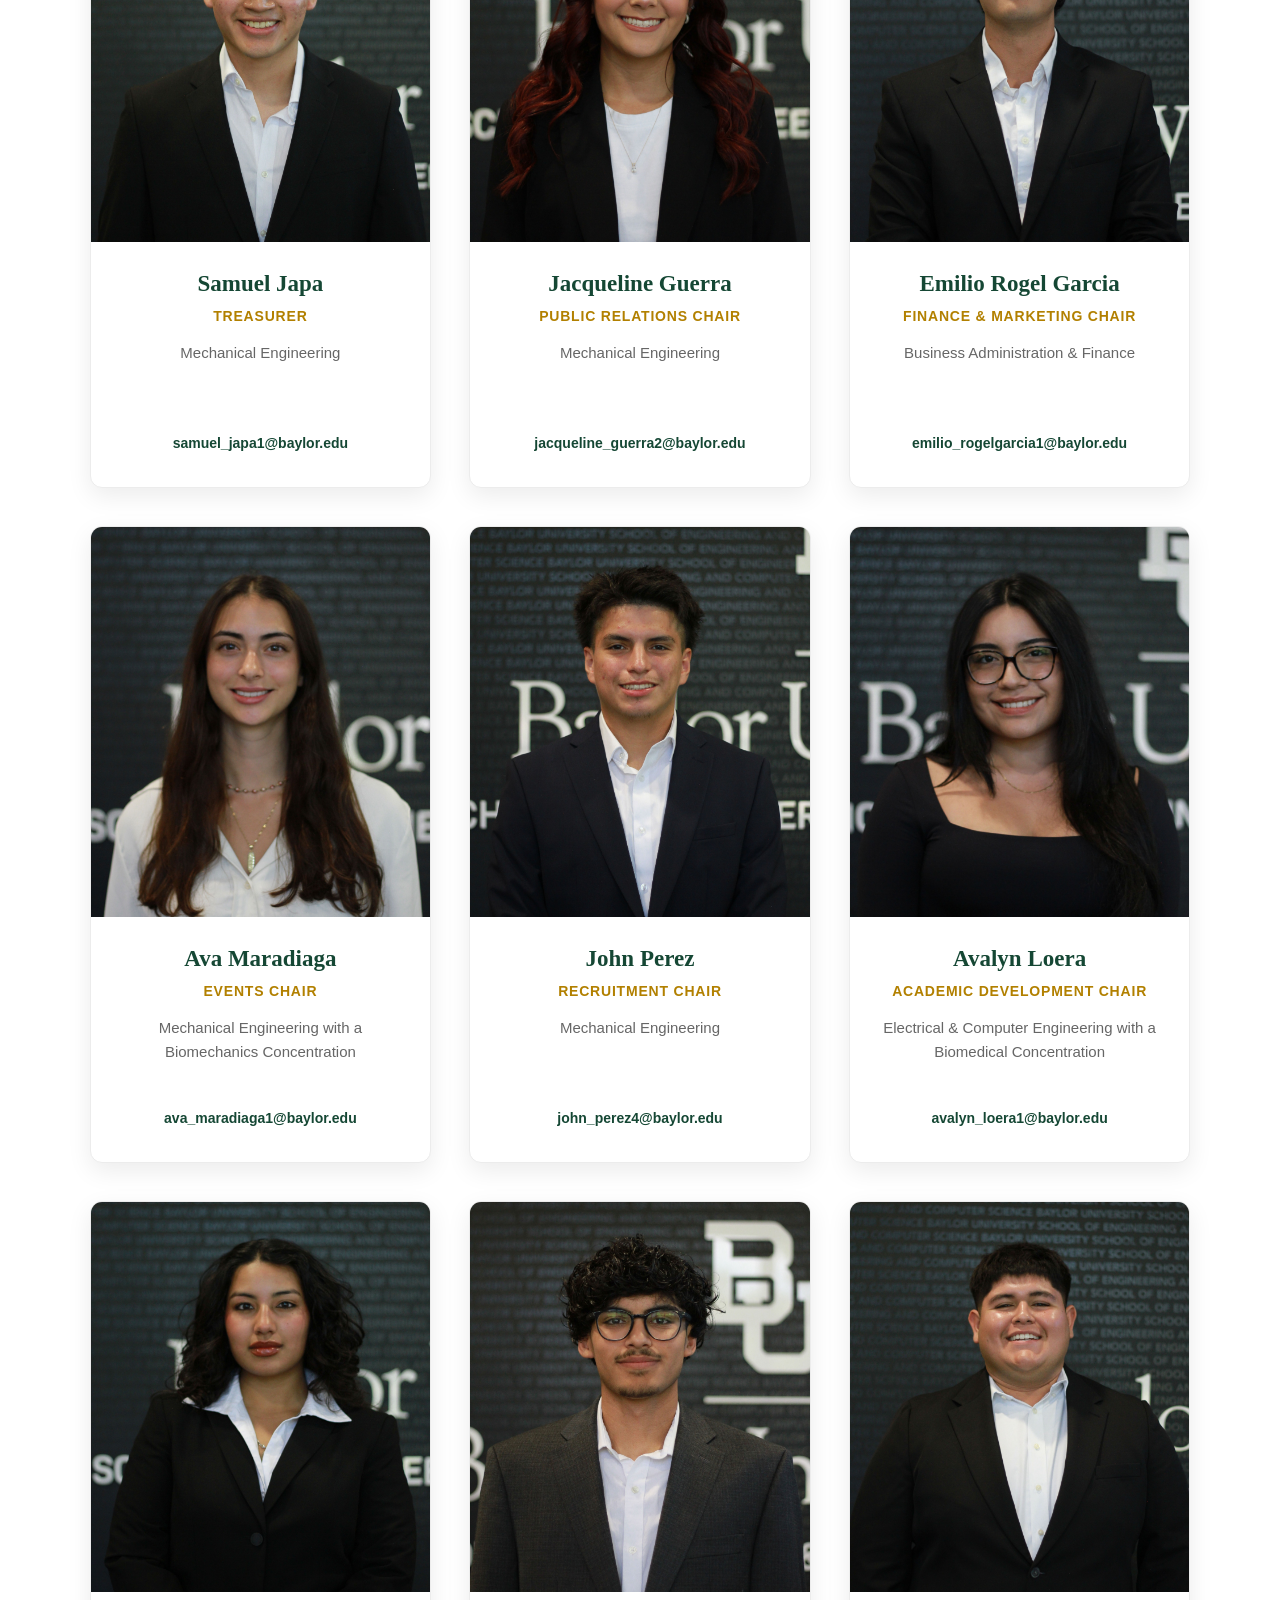
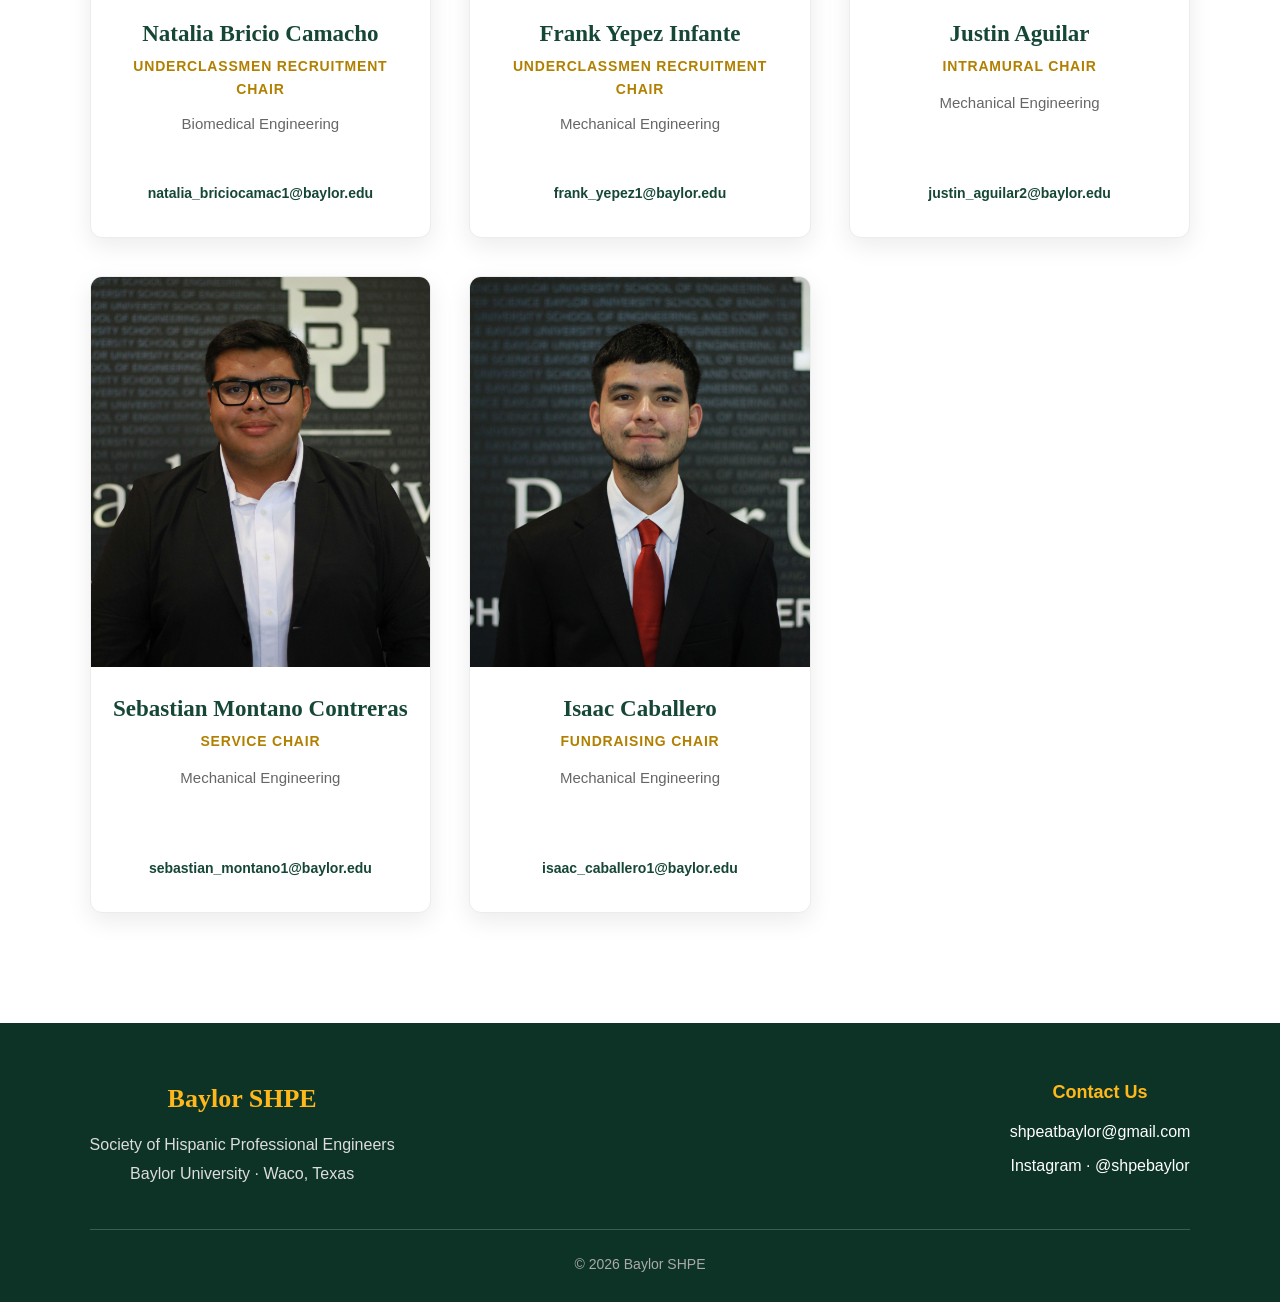
==== commit ad9ac288: "Update leadership.html" ====
--- a/leadership.html
+++ b/leadership.html
@@ -146,6 +146,40 @@
 
                 </article>
 
+                <!-- ANA -->
+                <article class="leader-card">
+
+                    <img
+                        src="images/leadership/ana.jpg"
+                        alt="Ana Belloso Jaimes"
+                        class="leader-photo"
+                    >
+
+                    <div class="leader-info">
+
+                        <h3>Ana Belloso Jaimes</h3>
+
+                        <p class="position">
+                            Secretary
+                        </p>
+
+                        <p class="major">
+                            General Engineering with a
+                            Biomedical Concentration
+                        </p>
+
+                        <a
+                            class="email-link"
+                            href="mailto:ana_belloso1@baylor.edu"
+                        >
+                            ana_belloso1@baylor.edu
+                        </a>
+
+                    </div>
+
+                </article>
+
+
 
                 <!-- SAMUEL -->
                 <article class="leader-card">
@@ -173,40 +207,6 @@
                             href="mailto:samuel_japa1@baylor.edu"
                         >
                             samuel_japa1@baylor.edu
-                        </a>
-
-                    </div>
-
-                </article>
-
-
-                <!-- ANA -->
-                <article class="leader-card">
-
-                    <img
-                        src="images/leadership/ana.jpg"
-                        alt="Ana Belloso Jaimes"
-                        class="leader-photo"
-                    >
-
-                    <div class="leader-info">
-
-                        <h3>Ana Belloso Jaimes</h3>
-
-                        <p class="position">
-                            Secretary
-                        </p>
-
-                        <p class="major">
-                            General Engineering with a
-                            Biomedical Concentration
-                        </p>
-
-                        <a
-                            class="email-link"
-                            href="mailto:ana_belloso1@baylor.edu"
-                        >
-                            ana_belloso1@baylor.edu
                         </a>
 
                     </div>
